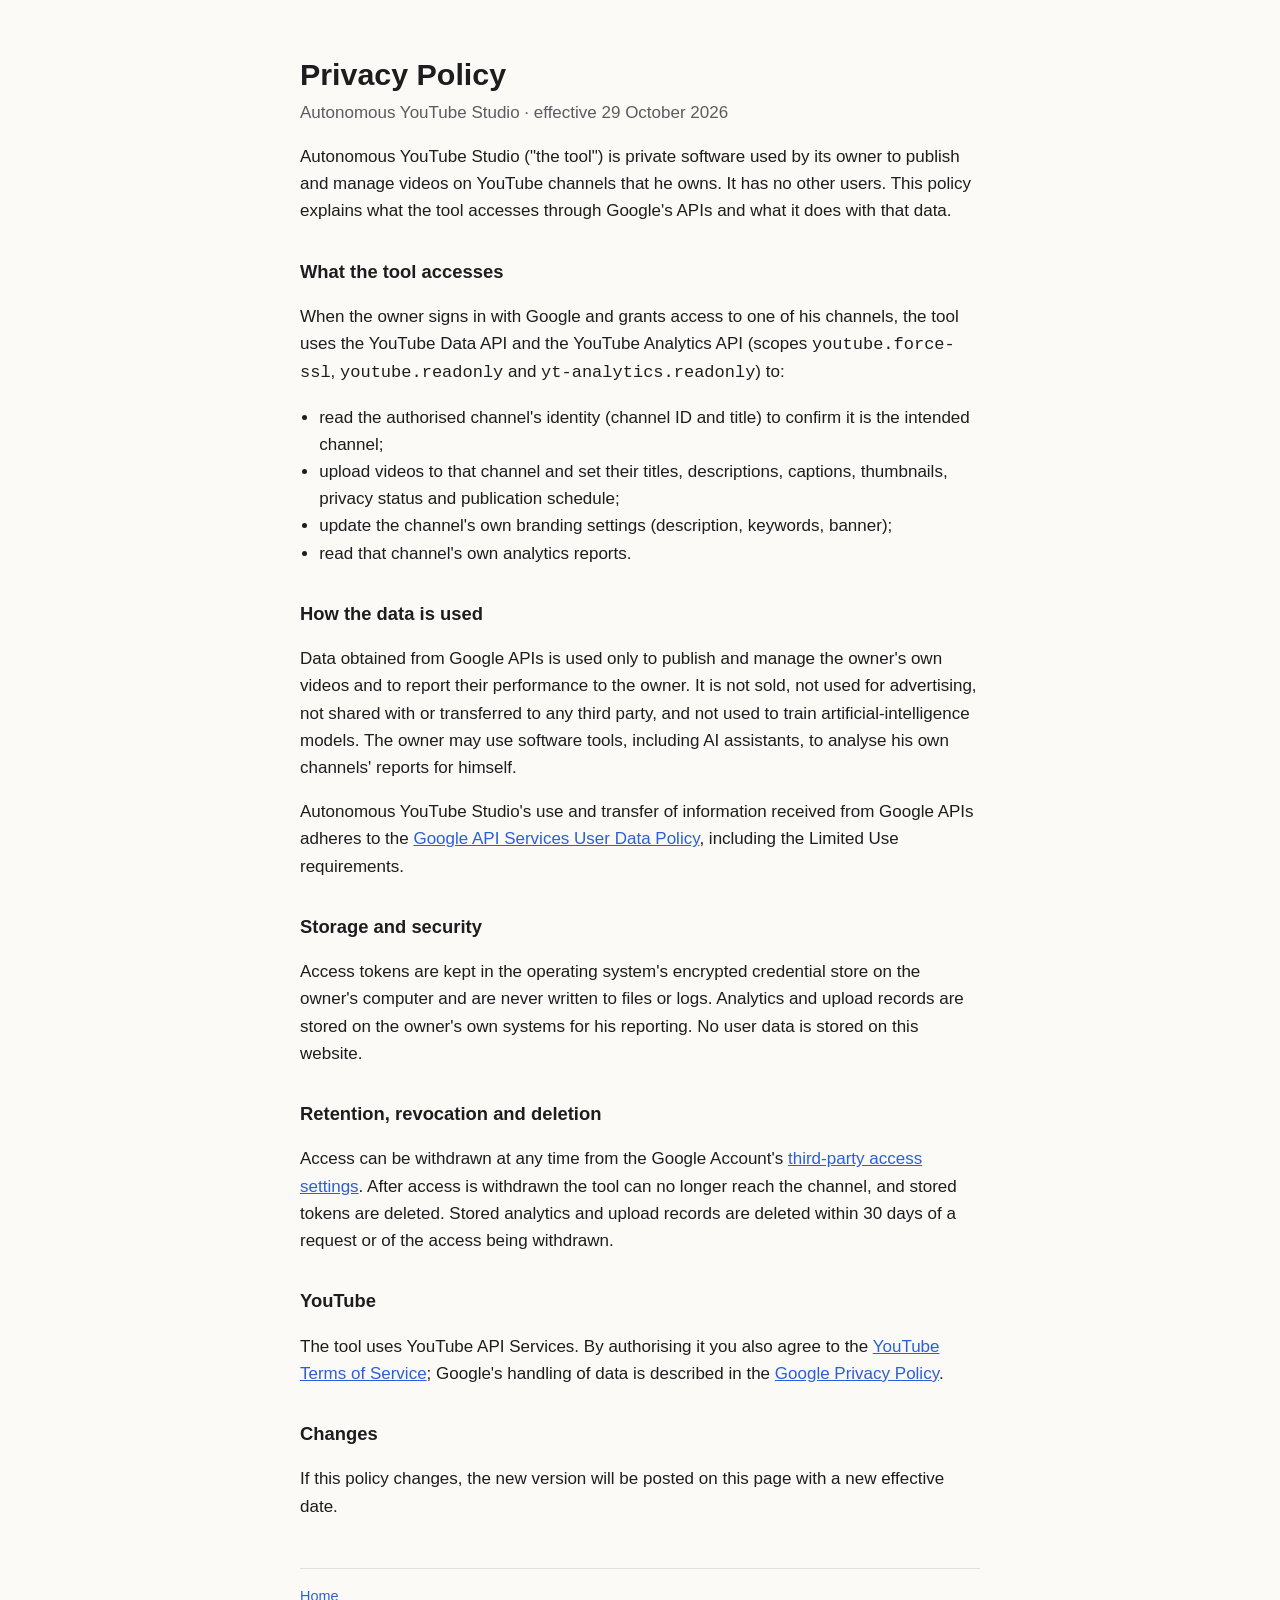
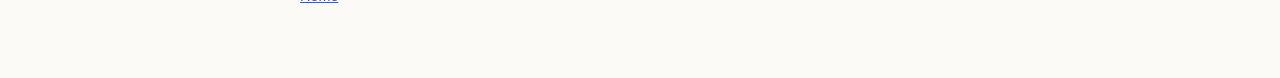
==== privacy.html @ ed7c19bc "Homepage and privacy policy for Autonomous YouTube Studio Co-Authored-By: Claude Opus 5.5 <noreply@a" ====
<!doctype html>
<html lang="en">
<head>
<meta charset="utf-8">
<meta name="viewport" content="width=device-width, initial-scale=1">
<title>Privacy Policy · Autonomous YouTube Studio</title>
<meta name="description" content="How Autonomous YouTube Studio handles data from Google and YouTube.">
<link rel="stylesheet" href="/style.css">
</head>
<body>
<main>
<h1>Privacy Policy</h1>
<p class="lede">Autonomous YouTube Studio · effective 29 October 2026</p>
<p>Autonomous YouTube Studio ("the tool") is private software used by its owner to publish and manage videos on YouTube channels that he owns. It has no other users. This policy explains what the tool accesses through Google's APIs and what it does with that data.</p>

<h2>What the tool accesses</h2>
<p>When the owner signs in with Google and grants access to one of his channels, the tool uses the YouTube Data API and the YouTube Analytics API (scopes <code>youtube.force-ssl</code>, <code>youtube.readonly</code> and <code>yt-analytics.readonly</code>) to:</p>
<ul>
<li>read the authorised channel's identity (channel ID and title) to confirm it is the intended channel;</li>
<li>upload videos to that channel and set their titles, descriptions, captions, thumbnails, privacy status and publication schedule;</li>
<li>update the channel's own branding settings (description, keywords, banner);</li>
<li>read that channel's own analytics reports.</li>
</ul>

<h2>How the data is used</h2>
<p>Data obtained from Google APIs is used only to publish and manage the owner's own videos and to report their performance to the owner. It is not sold, not used for advertising, not shared with or transferred to any third party, and not used to train artificial-intelligence models. The owner may use software tools, including AI assistants, to analyse his own channels' reports for himself.</p>
<p>Autonomous YouTube Studio's use and transfer of information received from Google APIs adheres to the <a href="https://developers.google.com/terms/api-services-user-data-policy">Google API Services User Data Policy</a>, including the Limited Use requirements.</p>

<h2>Storage and security</h2>
<p>Access tokens are kept in the operating system's encrypted credential store on the owner's computer and are never written to files or logs. Analytics and upload records are stored on the owner's own systems for his reporting. No user data is stored on this website.</p>

<h2>Retention, revocation and deletion</h2>
<p>Access can be withdrawn at any time from the Google Account's <a href="https://myaccount.google.com/permissions">third-party access settings</a>. After access is withdrawn the tool can no longer reach the channel, and stored tokens are deleted. Stored analytics and upload records are deleted within 30 days of a request or of the access being withdrawn.</p>

<h2>YouTube</h2>
<p>The tool uses YouTube API Services. By authorising it you also agree to the <a href="https://www.youtube.com/t/terms">YouTube Terms of Service</a>; Google's handling of data is described in the <a href="https://policies.google.com/privacy">Google Privacy Policy</a>.</p>

<h2>Changes</h2>
<p>If this policy changes, the new version will be posted on this page with a new effective date.</p>

<footer><a href="/">Home</a></footer>
</main>
</body>
</html>
---- style.css ----
:root{--bg:#fbfaf7;--fg:#1d1d1f;--muted:#5b5b60;--rule:#e2dfd8;--accent:#2b5fd9}
@media (prefers-color-scheme:dark){:root{--bg:#121214;--fg:#ececee;--muted:#a3a3aa;--rule:#2a2a2e;--accent:#8fb0ff}}
*{box-sizing:border-box}html{-webkit-text-size-adjust:100%}
body{margin:0;background:var(--bg);color:var(--fg);font:17px/1.6 -apple-system,BlinkMacSystemFont,"Segoe UI",Roboto,Helvetica,Arial,sans-serif}
main{max-width:720px;margin:0 auto;padding:56px 20px 72px}
h1{font-size:1.9rem;line-height:1.2;margin:0 0 .4rem}h2{font-size:1.15rem;margin:2rem 0 .4rem}
p,li{color:var(--fg)}.lede{color:var(--muted);margin-top:0}
a{color:var(--accent)}ul{padding-left:1.2rem}
footer{border-top:1px solid var(--rule);margin-top:3rem;padding-top:1rem;color:var(--muted);font-size:.9rem}
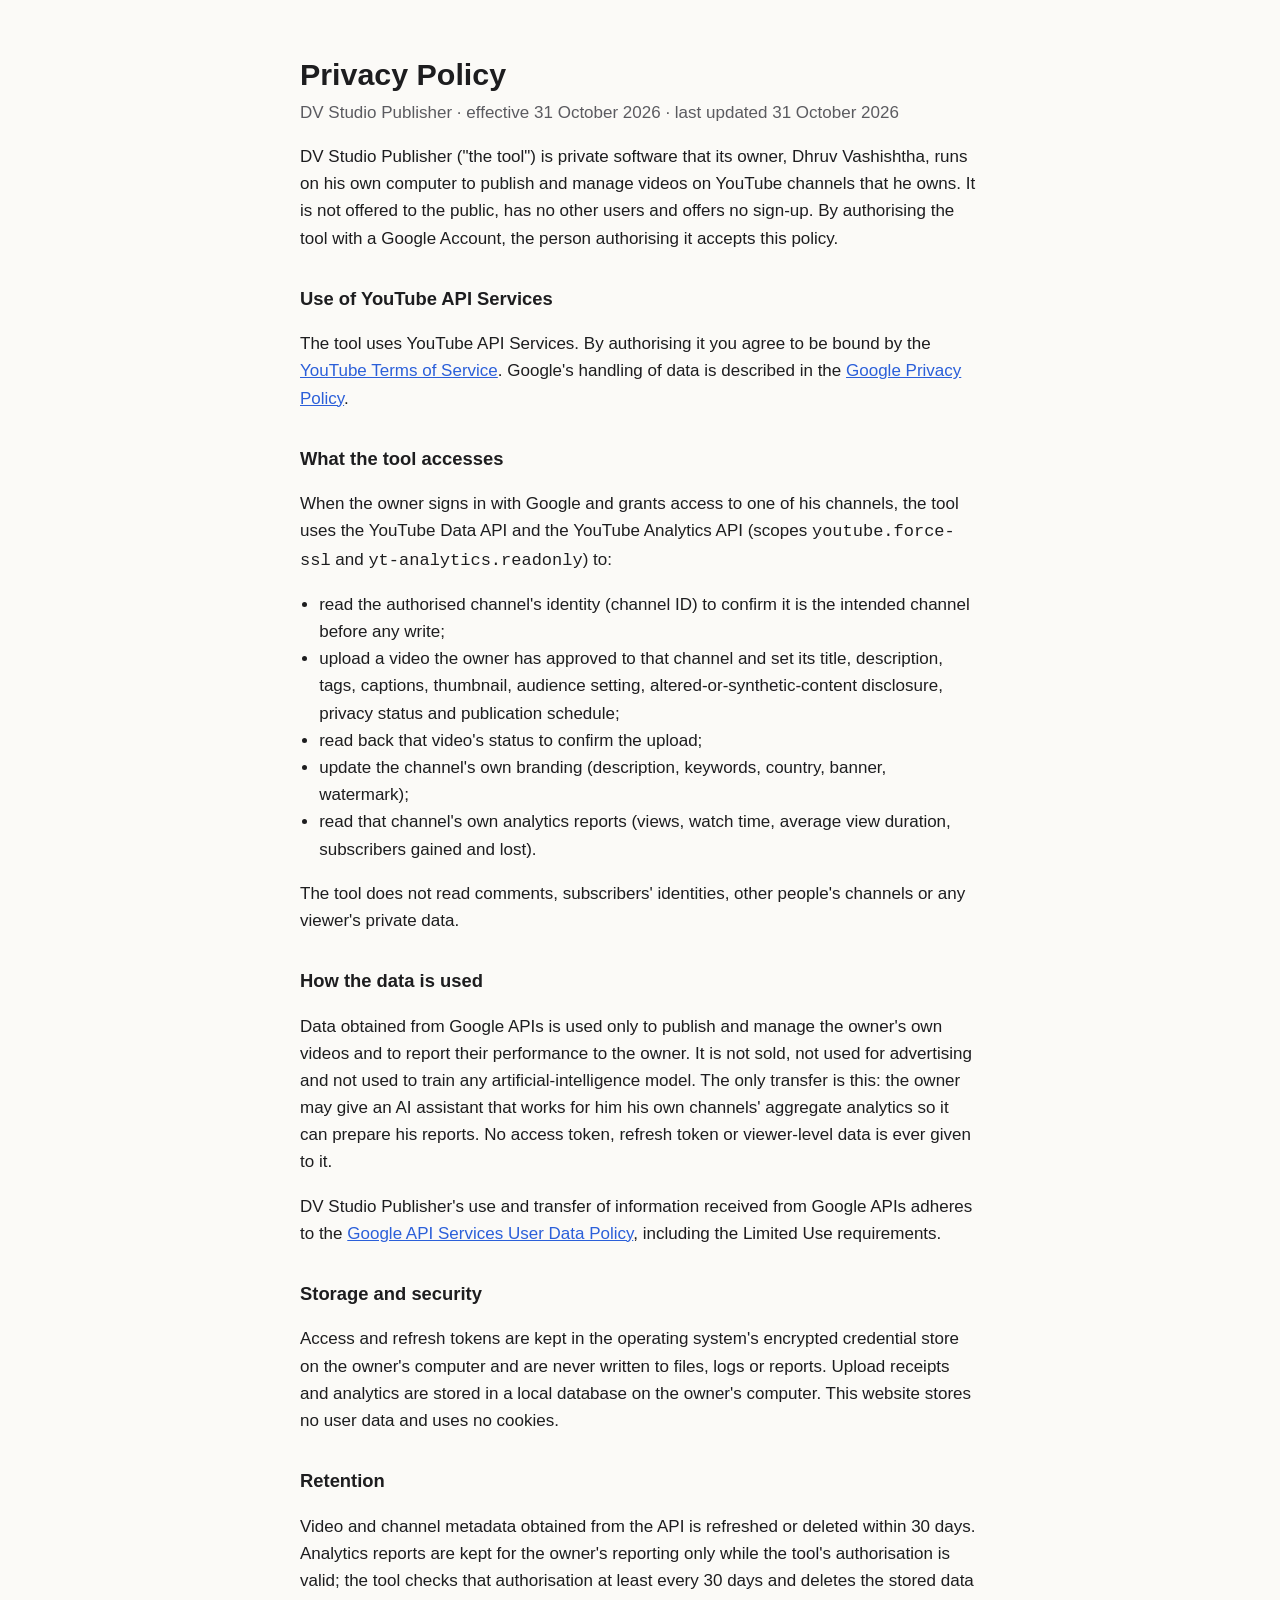
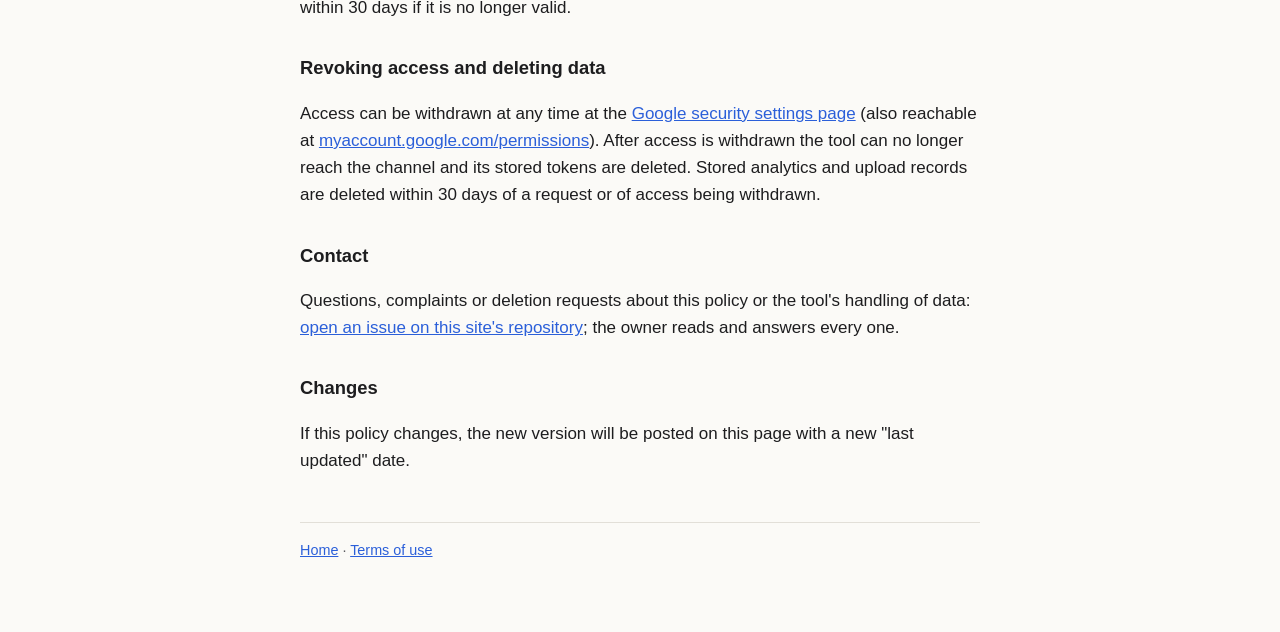
==== commit 4249f07a: "Rename to DV Studio Publisher; privacy policy with contact and exact policy links; add terms of use " ====
--- a/privacy.html
+++ b/privacy.html
@@ -3,42 +3,50 @@
 <head>
 <meta charset="utf-8">
 <meta name="viewport" content="width=device-width, initial-scale=1">
-<title>Privacy Policy · Autonomous YouTube Studio</title>
-<meta name="description" content="How Autonomous YouTube Studio handles data from Google and YouTube.">
+<title>Privacy Policy · DV Studio Publisher</title>
+<meta name="description" content="How DV Studio Publisher handles data from Google and YouTube.">
 <link rel="stylesheet" href="/style.css">
 </head>
 <body>
 <main>
 <h1>Privacy Policy</h1>
-<p class="lede">Autonomous YouTube Studio · effective 29 October 2026</p>
-<p>Autonomous YouTube Studio ("the tool") is private software used by its owner to publish and manage videos on YouTube channels that he owns. It has no other users. This policy explains what the tool accesses through Google's APIs and what it does with that data.</p>
+<p class="lede">DV Studio Publisher · effective 31 October 2026 · last updated 31 October 2026</p>
+<p>DV Studio Publisher ("the tool") is private software that its owner, Dhruv Vashishtha, runs on his own computer to publish and manage videos on YouTube channels that he owns. It is not offered to the public, has no other users and offers no sign-up. By authorising the tool with a Google Account, the person authorising it accepts this policy.</p>
+
+<h2>Use of YouTube API Services</h2>
+<p>The tool uses YouTube API Services. By authorising it you agree to be bound by the <a href="https://www.youtube.com/t/terms">YouTube Terms of Service</a>. Google's handling of data is described in the <a href="http://www.google.com/policies/privacy">Google Privacy Policy</a>.</p>
 
 <h2>What the tool accesses</h2>
-<p>When the owner signs in with Google and grants access to one of his channels, the tool uses the YouTube Data API and the YouTube Analytics API (scopes <code>youtube.force-ssl</code>, <code>youtube.readonly</code> and <code>yt-analytics.readonly</code>) to:</p>
+<p>When the owner signs in with Google and grants access to one of his channels, the tool uses the YouTube Data API and the YouTube Analytics API (scopes <code>youtube.force-ssl</code> and <code>yt-analytics.readonly</code>) to:</p>
 <ul>
-<li>read the authorised channel's identity (channel ID and title) to confirm it is the intended channel;</li>
-<li>upload videos to that channel and set their titles, descriptions, captions, thumbnails, privacy status and publication schedule;</li>
-<li>update the channel's own branding settings (description, keywords, banner);</li>
-<li>read that channel's own analytics reports.</li>
+<li>read the authorised channel's identity (channel ID) to confirm it is the intended channel before any write;</li>
+<li>upload a video the owner has approved to that channel and set its title, description, tags, captions, thumbnail, audience setting, altered-or-synthetic-content disclosure, privacy status and publication schedule;</li>
+<li>read back that video's status to confirm the upload;</li>
+<li>update the channel's own branding (description, keywords, country, banner, watermark);</li>
+<li>read that channel's own analytics reports (views, watch time, average view duration, subscribers gained and lost).</li>
 </ul>
+<p>The tool does not read comments, subscribers' identities, other people's channels or any viewer's private data.</p>
 
 <h2>How the data is used</h2>
-<p>Data obtained from Google APIs is used only to publish and manage the owner's own videos and to report their performance to the owner. It is not sold, not used for advertising, not shared with or transferred to any third party, and not used to train artificial-intelligence models. The owner may use software tools, including AI assistants, to analyse his own channels' reports for himself.</p>
-<p>Autonomous YouTube Studio's use and transfer of information received from Google APIs adheres to the <a href="https://developers.google.com/terms/api-services-user-data-policy">Google API Services User Data Policy</a>, including the Limited Use requirements.</p>
+<p>Data obtained from Google APIs is used only to publish and manage the owner's own videos and to report their performance to the owner. It is not sold, not used for advertising and not used to train any artificial-intelligence model. The only transfer is this: the owner may give an AI assistant that works for him his own channels' aggregate analytics so it can prepare his reports. No access token, refresh token or viewer-level data is ever given to it.</p>
+<p>DV Studio Publisher's use and transfer of information received from Google APIs adheres to the <a href="https://developers.google.com/terms/api-services-user-data-policy">Google API Services User Data Policy</a>, including the Limited Use requirements.</p>
 
 <h2>Storage and security</h2>
-<p>Access tokens are kept in the operating system's encrypted credential store on the owner's computer and are never written to files or logs. Analytics and upload records are stored on the owner's own systems for his reporting. No user data is stored on this website.</p>
+<p>Access and refresh tokens are kept in the operating system's encrypted credential store on the owner's computer and are never written to files, logs or reports. Upload receipts and analytics are stored in a local database on the owner's computer. This website stores no user data and uses no cookies.</p>
 
-<h2>Retention, revocation and deletion</h2>
-<p>Access can be withdrawn at any time from the Google Account's <a href="https://myaccount.google.com/permissions">third-party access settings</a>. After access is withdrawn the tool can no longer reach the channel, and stored tokens are deleted. Stored analytics and upload records are deleted within 30 days of a request or of the access being withdrawn.</p>
+<h2>Retention</h2>
+<p>Video and channel metadata obtained from the API is refreshed or deleted within 30 days. Analytics reports are kept for the owner's reporting only while the tool's authorisation is valid; the tool checks that authorisation at least every 30 days and deletes the stored data within 30 days if it is no longer valid.</p>
 
-<h2>YouTube</h2>
-<p>The tool uses YouTube API Services. By authorising it you also agree to the <a href="https://www.youtube.com/t/terms">YouTube Terms of Service</a>; Google's handling of data is described in the <a href="https://policies.google.com/privacy">Google Privacy Policy</a>.</p>
+<h2>Revoking access and deleting data</h2>
+<p>Access can be withdrawn at any time at the <a href="https://security.google.com/settings/security/permissions">Google security settings page</a> (also reachable at <a href="https://myaccount.google.com/permissions">myaccount.google.com/permissions</a>). After access is withdrawn the tool can no longer reach the channel and its stored tokens are deleted. Stored analytics and upload records are deleted within 30 days of a request or of access being withdrawn.</p>
+
+<h2>Contact</h2>
+<p>Questions, complaints or deletion requests about this policy or the tool's handling of data: <a href="https://github.com/dhruvvashishtha/dhruvvashishtha.github.io/issues">open an issue on this site's repository</a>; the owner reads and answers every one.</p>
 
 <h2>Changes</h2>
-<p>If this policy changes, the new version will be posted on this page with a new effective date.</p>
+<p>If this policy changes, the new version will be posted on this page with a new "last updated" date.</p>
 
-<footer><a href="/">Home</a></footer>
+<footer><a href="/">Home</a> · <a href="/terms">Terms of use</a></footer>
 </main>
 </body>
 </html>
